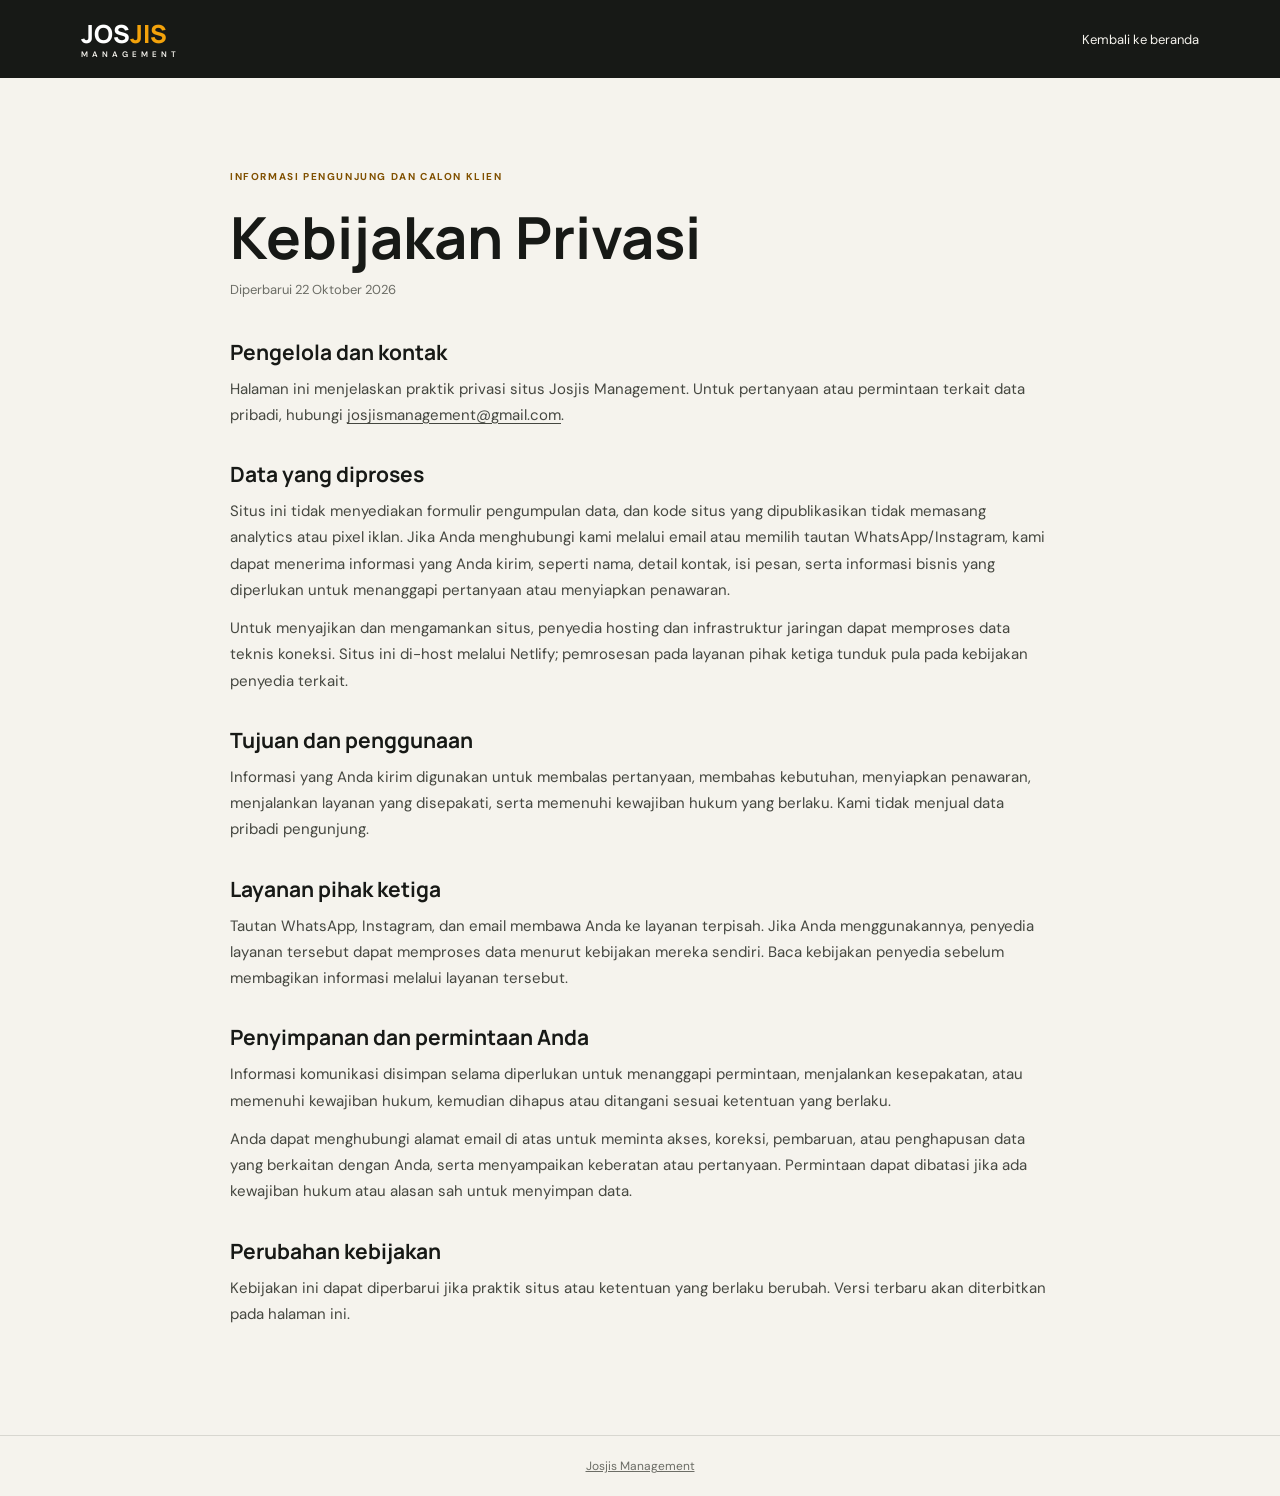
==== privasi.html @ d7163d1c "Remove unapproved portfolio data and add legal notices Co-authored-by: Copilot <223556219+Copilot@us" ====
<!doctype html>
<html lang="id">
  <head>
    <meta charset="UTF-8" />
    <meta name="viewport" content="width=device-width, initial-scale=1.0" />
    <meta name="description" content="Informasi tentang data pribadi saat mengunjungi dan menghubungi Josjis Management." />
    <meta name="robots" content="index, follow" />
    <link rel="canonical" href="https://josjis-management-public.netlify.app/privasi.html" />
    <link rel="stylesheet" href="styles.css" />
    <title>Kebijakan Privasi | Josjis Management</title>
  </head>
  <body class="legal-page">
    <header class="legal-header">
      <a class="wordmark" href="index.html" aria-label="Josjis Management, beranda">
        <span class="wordmark-main">JOS<span>JIS</span></span>
        <span class="wordmark-sub">MANAGEMENT</span>
      </a>
      <a class="legal-back" href="index.html">Kembali ke beranda</a>
    </header>
    <main class="legal-main">
      <p class="eyebrow">Informasi pengunjung dan calon klien</p>
      <h1>Kebijakan Privasi</h1>
      <p class="legal-updated">Diperbarui 22 Oktober 2026</p>
      <div class="legal-content">
        <section>
          <h2>Pengelola dan kontak</h2>
          <p>Halaman ini menjelaskan praktik privasi situs Josjis Management. Untuk pertanyaan atau permintaan terkait data pribadi, hubungi <a href="mailto:josjismanagement@gmail.com">josjismanagement@gmail.com</a>.</p>
        </section>
        <section>
          <h2>Data yang diproses</h2>
          <p>Situs ini tidak menyediakan formulir pengumpulan data, dan kode situs yang dipublikasikan tidak memasang analytics atau pixel iklan. Jika Anda menghubungi kami melalui email atau memilih tautan WhatsApp/Instagram, kami dapat menerima informasi yang Anda kirim, seperti nama, detail kontak, isi pesan, serta informasi bisnis yang diperlukan untuk menanggapi pertanyaan atau menyiapkan penawaran.</p>
          <p>Untuk menyajikan dan mengamankan situs, penyedia hosting dan infrastruktur jaringan dapat memproses data teknis koneksi. Situs ini di-host melalui Netlify; pemrosesan pada layanan pihak ketiga tunduk pula pada kebijakan penyedia terkait.</p>
        </section>
        <section>
          <h2>Tujuan dan penggunaan</h2>
          <p>Informasi yang Anda kirim digunakan untuk membalas pertanyaan, membahas kebutuhan, menyiapkan penawaran, menjalankan layanan yang disepakati, serta memenuhi kewajiban hukum yang berlaku. Kami tidak menjual data pribadi pengunjung.</p>
        </section>
        <section>
          <h2>Layanan pihak ketiga</h2>
          <p>Tautan WhatsApp, Instagram, dan email membawa Anda ke layanan terpisah. Jika Anda menggunakannya, penyedia layanan tersebut dapat memproses data menurut kebijakan mereka sendiri. Baca kebijakan penyedia sebelum membagikan informasi melalui layanan tersebut.</p>
        </section>
        <section>
          <h2>Penyimpanan dan permintaan Anda</h2>
          <p>Informasi komunikasi disimpan selama diperlukan untuk menanggapi permintaan, menjalankan kesepakatan, atau memenuhi kewajiban hukum, kemudian dihapus atau ditangani sesuai ketentuan yang berlaku.</p>
          <p>Anda dapat menghubungi alamat email di atas untuk meminta akses, koreksi, pembaruan, atau penghapusan data yang berkaitan dengan Anda, serta menyampaikan keberatan atau pertanyaan. Permintaan dapat dibatasi jika ada kewajiban hukum atau alasan sah untuk menyimpan data.</p>
        </section>
        <section>
          <h2>Perubahan kebijakan</h2>
          <p>Kebijakan ini dapat diperbarui jika praktik situs atau ketentuan yang berlaku berubah. Versi terbaru akan diterbitkan pada halaman ini.</p>
        </section>
      </div>
    </main>
    <footer class="legal-footer"><a href="index.html">Josjis Management</a></footer>
  </body>
</html>
---- styles.css ----
@font-face {
  font-family: 'DM Sans';
  font-style: normal;
  font-weight: 400 700;
  font-display: swap;
  src: url('assets/dm-sans-latin.woff2') format('woff2');
  unicode-range: U+0000-00FF, U+0131, U+0152-0153, U+02BB-02BC, U+02C6, U+02DA, U+02DC, U+0304, U+0308, U+0329, U+2000-206F, U+20AC, U+2122, U+2191, U+2193, U+2212, U+2215, U+FEFF, U+FFFD;
}

@font-face {
  font-family: 'Manrope';
  font-style: normal;
  font-weight: 400 800;
  font-display: swap;
  src: url('assets/manrope-latin.woff2') format('woff2');
  unicode-range: U+0000-00FF, U+0131, U+0152-0153, U+02BB-02BC, U+02C6, U+02DA, U+02DC, U+0304, U+0308, U+0329, U+2000-206F, U+20AC, U+2122, U+2191, U+2193, U+2212, U+2215, U+FEFF, U+FFFD;
}

:root {
  font-family: 'DM Sans', sans-serif;
  color: #171916;
  background: #f5f3ed;
  font-synthesis: none;
  text-rendering: optimizeLegibility;
  --paper: #f5f3ed;
  --ink: #171916;
  --muted: #6c6d66;
  --line: #d8d7d0;
  --orange: #f3a20b;
  --blue: #1465d9;
  --display: 'Manrope', sans-serif;
}

* { box-sizing: border-box; }
html { scroll-behavior: smooth; scroll-padding-top: 92px; }
body { margin: 0; min-width: 320px; }
body, button, a { font-family: 'DM Sans', sans-serif; }
a { color: inherit; }
button { color: inherit; }
:focus-visible { outline: 3px solid var(--blue); outline-offset: 4px; }

.site-header {
  min-height: 78px;
  padding: 0 clamp(22px, 6.3vw, 98px);
  display: flex;
  align-items: center;
  justify-content: space-between;
  border-bottom: 1px solid rgba(255, 255, 255, .12);
  position: sticky;
  top: 0;
  z-index: 5;
  background: #171916;
  color: var(--paper);
}
.skip-link { position: fixed; top: 8px; left: 8px; z-index: 100; padding: 10px 14px; color: #fff; background: var(--ink); transform: translateY(-150%); }
.skip-link:focus { transform: translateY(0); }
.wordmark { display: inline-flex; flex-direction: column; text-decoration: none; line-height: 1; width: max-content; }
.wordmark-main { font-family: var(--display); font-size: 25px; font-weight: 800; letter-spacing: 0; }
.wordmark-main { color: #fff; }
.wordmark-main span { color: var(--orange); }
.wordmark-sub { margin-top: 4px; font-size: 8px; letter-spacing: 4px; font-weight: 600; }
.main-nav { display: flex; align-items: center; gap: clamp(22px, 3.4vw, 52px); }
.main-nav > a { text-decoration: none; font-size: 12px; font-weight: 600; transition: color .2s ease; }
.main-nav > a:hover { color: var(--orange); }
.main-nav .nav-contact { display: inline-flex; align-items: center; gap: 9px; padding: 12px 17px; background: var(--orange); color: var(--ink); border-radius: 2px; }
.main-nav .nav-contact:hover { color: var(--ink); background: #ffc345; }
.nav-instagram { display: grid; place-items: center; }
.nav-instagram svg { width: 18px; height: 18px; fill: none; stroke: currentColor; stroke-width: 1.8; }
.nav-instagram .instagram-dot { fill: currentColor; stroke: none; }
.nav-contact svg, .button svg { width: 17px; height: 17px; fill: currentColor; }
.menu-toggle { display: none; }

.hero {
  min-height: max(650px, calc(100svh - 78px));
  padding: 110px clamp(22px, 9.3vw, 145px) 38px;
  display: flex;
  flex-direction: column;
  justify-content: center;
  align-items: flex-start;
  gap: 45px;
  position: relative;
  overflow: hidden;
  isolation: isolate;
  background: #141511;
  color: #fff;
}
.hero-background { position: absolute; inset: 0; z-index: -2; width: 100%; height: 100%; object-fit: cover; object-position: center 46%; }
.hero-shade { position: absolute; inset: 0; width: 100%; height: 100%; z-index: -1; background: linear-gradient(90deg, rgba(12, 14, 12, .88) 0%, rgba(12, 14, 12, .66) 43%, rgba(12, 14, 12, .24) 100%), linear-gradient(0deg, rgba(12, 14, 12, .6), transparent 30%); }
.hero-copy { max-width: 820px; padding-bottom: 0; position: relative; z-index: 1; }
.eyebrow { display: flex; align-items: center; gap: 10px; text-transform: uppercase; letter-spacing: 1.6px; font-size: 10px; font-weight: 700; color: rgba(255, 255, 255, .75); margin: 0 0 23px; }
.eyebrow-dot { width: 8px; height: 8px; background: var(--orange); border-radius: 50%; display: inline-block; }
h1, h2, h3, p { margin-top: 0; }
h1, h2, h3 { font-family: var(--display); }
.hero h1 { max-width: 820px; font-size: 88px; line-height: .99; letter-spacing: 0; margin: 0 0 24px; font-weight: 700; text-wrap: balance; }
.accent-mark { color: var(--orange); }
.hero-lede { max-width: 540px; color: rgba(255, 255, 255, .78); font-size: 15px; line-height: 1.8; margin-bottom: 30px; }
.hero-actions, .contact-actions { display: flex; flex-wrap: wrap; align-items: center; gap: 23px; }
.button { min-height: 49px; display: inline-flex; align-items: center; justify-content: center; gap: 12px; padding: 0 18px; text-decoration: none; font-size: 13px; font-weight: 700; transition: transform .2s ease, background .2s ease; }
.button:hover { transform: translateY(-2px); }
.button-dark { background: var(--ink); color: white; border-radius: 2px; }
.button-dark:hover { background: var(--blue); }
.button-dark svg { fill: none; stroke: currentColor; stroke-width: 1.8; }
.hero .button-dark { background: var(--orange); color: var(--ink); }
.hero .button-dark:hover { background: #ffc345; }
.text-link { color: #fff; font-size: 13px; font-weight: 700; text-decoration: none; }
.text-link span { color: var(--orange); margin-left: 5px; }
.instagram-contact svg { width: 19px; height: 19px; fill: none; stroke: currentColor; stroke-width: 1.8; }
.instagram-dot { fill: currentColor; stroke: none; }
.hero-meta { width: 100%; display: flex; justify-content: space-between; align-items: center; gap: 20px; padding-top: 18px; border-top: 1px solid rgba(255, 255, 255, .28); color: rgba(255, 255, 255, .76); text-transform: uppercase; font-size: 9px; letter-spacing: 1.5px; font-weight: 700; }
.hero-location { color: rgba(255, 255, 255, .56); }
.hero-credit { position: absolute; right: clamp(22px, 6.3vw, 98px); bottom: 38px; z-index: 1; color: rgba(255, 255, 255, .58); font-size: 9px; }
.cursor-dot { position: fixed; z-index: 20; left: 0; top: 0; width: 12px; height: 12px; border: 2px solid #fff; border-radius: 50%; background: #fff; mix-blend-mode: difference; opacity: 0; pointer-events: none; transition: opacity .12s ease, transform .6s ease; }
html.has-pointer-dot .cursor-dot { opacity: 1; }
html.has-pointer-dot .cursor-dot.over-text { opacity: .45; }
html.has-pointer-dot .cursor-dot.is-fast { transform: scale(2.5); }

.intro-band { min-height: 185px; display: flex; justify-content: center; align-items: center; gap: clamp(24px, 8vw, 125px); padding: 40px 24px; background: #eae8df; }
.intro-band p { max-width: 780px; margin: 0; font-family: var(--display); font-size: clamp(18px, 2.2vw, 27px); font-weight: 600; line-height: 1.5; }
.intro-spark { color: var(--orange); font-size: 42px; flex: none; }
.section-wrap { padding: 112px clamp(22px, 9.3vw, 145px); }
.section-heading { display: flex; align-items: end; justify-content: space-between; gap: 40px; margin-bottom: 46px; }
.section-heading .eyebrow { margin-bottom: 16px; color: var(--muted); }
.section-heading h2, .project-copy h2, .contact-content h2 { font-size: clamp(34px, 4.3vw, 58px); line-height: 1.13; letter-spacing: 0; margin: 0; }
.section-heading h2 span { color: #85867f; }
.section-note { max-width: 350px; margin: 0 0 4px; color: var(--muted); line-height: 1.7; font-size: 14px; }
.service-list { border-top: 1px solid var(--line); }
.service-item { display: grid; grid-template-columns: 48px minmax(220px, 1.15fr) minmax(230px, .9fr) 28px; align-items: center; gap: 24px; min-height: 142px; border-bottom: 1px solid var(--line); transition: padding .2s ease; }
.service-item:hover { padding-left: 8px; }
.service-number { color: #62635d; font-size: 11px; font-weight: 700; align-self: start; padding-top: 31px; }
.service-title h3 { font-size: 21px; margin: 0 0 8px; }
.service-title p { max-width: 360px; margin: 0; color: var(--muted); font-size: 13px; line-height: 1.55; }
.service-item ul { display: flex; flex-wrap: wrap; gap: 7px; list-style: none; padding: 0; margin: 0; }
.service-item li { padding: 7px 10px; border: 1px solid #d8d7d0; color: #55574f; font-size: 10px; border-radius: 2px; }
.service-arrow { color: var(--orange); font-size: 23px; justify-self: end; }
.inline-cta { display: inline-flex; gap: 9px; align-items: center; margin-top: 25px; font-size: 12px; font-weight: 700; text-decoration: none; }
.inline-cta span { color: var(--blue); font-size: 16px; }
.pricing-overview { display: grid; grid-template-columns: minmax(210px, .8fr) minmax(0, 1.4fr); gap: 24px 48px; margin-top: 48px; padding-top: 30px; border-top: 1px solid var(--line); }
.pricing-heading { grid-row: span 2; }
.pricing-heading .eyebrow { margin-bottom: 12px; color: var(--muted); }
.pricing-heading h3 { max-width: 300px; margin: 0 0 11px; font-size: 23px; line-height: 1.25; }
.pricing-heading > p:last-child { max-width: 340px; margin: 0; color: var(--muted); font-size: 12px; line-height: 1.65; }
.pricing-list { border-top: 1px solid var(--line); }
.pricing-row { display: flex; justify-content: space-between; align-items: center; gap: 20px; padding: 17px 0; border-bottom: 1px solid var(--line); }
.pricing-row h4 { margin: 0 0 5px; font-family: var(--display); font-size: 14px; }
.pricing-row p { max-width: 500px; margin: 0; color: var(--muted); font-size: 11px; line-height: 1.6; }
.pricing-row strong { flex: none; color: var(--ink); font-family: var(--display); font-size: 16px; text-align: right; }
.pricing-row strong span { display: block; margin-top: 3px; color: var(--muted); font-family: 'DM Sans', sans-serif; font-size: 9px; font-weight: 500; }
.pricing-row .pricing-deal { margin-top: 9px; color: #815900; }
.pricing-deal strong { font-family: 'DM Sans', sans-serif; font-size: 11px; }
.pricing-website { padding-top: 20px; border-top: 1px solid var(--line); }
.pricing-website-heading h4 { margin: 0 0 6px; font-family: var(--display); font-size: 14px; }
.pricing-website-heading p { max-width: 680px; margin: 0 0 14px; color: var(--muted); font-size: 11px; line-height: 1.6; }
.website-config-list { display: grid; grid-template-columns: repeat(2, minmax(0, 1fr)); border-top: 1px solid var(--line); }
.website-config-list > div { display: grid; grid-template-columns: 1fr auto; gap: 4px 10px; padding: 11px 14px 11px 0; border-bottom: 1px solid var(--line); }
.website-config-list > div:nth-child(even) { padding-left: 14px; border-left: 1px solid var(--line); }
.website-config-list span { color: var(--muted); font-size: 10px; }
.website-config-list strong { font-family: var(--display); font-size: 12px; text-align: right; }
.website-config-list small { grid-column: 1 / -1; color: var(--muted); font-size: 9px; line-height: 1.5; }
.pricing-ad-budget { grid-column: 2; margin: 0; padding: 12px 15px; border-left: 3px solid var(--orange); background: #eae8df; color: #55574f; font-size: 11px; line-height: 1.65; }
.pricing-ad-budget strong { color: var(--ink); }
.pricing-terms { grid-column: 1 / -1; margin: 0; padding-top: 12px; border-top: 1px solid var(--line); color: var(--muted); font-size: 10px; line-height: 1.6; }

.project-section { background: #171916; color: #fff; }
.project-inner { padding: 70px clamp(22px, 9.3vw, 145px) 78px; }
.project-topline { display: flex; justify-content: space-between; align-items: center; border-bottom: 1px solid #3a3c37; padding-bottom: 17px; margin-bottom: 36px; }
.project-topline .eyebrow { color: #c6c6bd; margin: 0; }
.project-topline > span { color: #b6b7ae; font-size: 11px; }
.project-grid { display: grid; grid-template-columns: minmax(0, 1fr) minmax(0, .88fr); gap: clamp(35px, 7vw, 105px); align-items: center; }
.project-image-wrap { min-height: 360px; height: min(44vw, 465px); position: relative; }
.project-image-wrap img { display: block; width: 100%; height: 100%; object-fit: cover; }
.image-caption { position: absolute; left: 14px; bottom: 14px; background: var(--paper); color: var(--ink); padding: 10px 13px; font-size: 10px; font-weight: 700; }
.project-kicker { color: var(--orange); text-transform: uppercase; letter-spacing: 1.5px; font-size: 10px; font-weight: 700; margin-bottom: 19px; }
.project-copy h2 { font-size: clamp(31px, 3.8vw, 48px); max-width: 560px; }
.project-copy > p:not(.project-kicker) { max-width: 480px; color: #b7b8b1; font-size: 14px; line-height: 1.75; margin: 19px 0 25px; }
.project-summary { max-width: 760px; padding: clamp(28px, 5vw, 64px) 0; }
.project-summary h2 { max-width: 660px; margin: 12px 0 18px; font: 700 clamp(30px, 4vw, 48px)/1.12 var(--display); letter-spacing: -.045em; }
.project-summary > p:not(.project-kicker) { max-width: 660px; color: rgba(255,255,255,.8); font-size: 15px; line-height: 1.8; }
.project-summary > p:last-child { color: rgba(255,255,255,.62); font-size: 13px; }
.project-links { display: flex; align-items: center; flex-wrap: wrap; gap: 20px; }
.button-light { background: #f5f3ed; color: var(--ink); border-radius: 3px; }
.button-light:hover { background: var(--orange); }
.report-link { color: #fff; text-decoration: none; font-size: 11px; font-weight: 700; }
.report-link span { color: var(--orange); margin-left: 4px; }
.case-study-story { display: grid; grid-template-columns: repeat(3, minmax(0, 1fr)); margin-top: 45px; border-top: 1px solid #42443e; border-bottom: 1px solid #42443e; }
.case-study-story article { padding: 22px 24px 22px 0; }
.case-study-story article + article { padding-left: 24px; border-left: 1px solid #42443e; }
.case-study-story article > span { color: var(--orange); font-size: 10px; font-weight: 700; text-transform: uppercase; letter-spacing: 1px; }
.case-study-story article p { margin: 12px 0 0; color: #c2c3bc; font-size: 12px; line-height: 1.7; }
.social-results { margin-top: 42px; padding: 25px 0 20px; border-top: 1px solid #42443e; border-bottom: 1px solid #42443e; }
.social-results-heading { display: flex; justify-content: space-between; align-items: end; gap: 24px; margin-bottom: 19px; }
.social-results-heading .project-kicker { margin: 0 0 8px; }
.social-results-heading h3 { margin: 0; font-size: 25px; }
.social-results-heading > p { max-width: 260px; margin: 0; color: #a8aaa1; font-size: 10px; line-height: 1.6; text-align: right; }
.social-results-grid { display: grid; grid-template-columns: repeat(4, minmax(0, 1fr)); }
.social-results-grid article { display: flex; flex-direction: column; gap: 5px; padding: 14px 16px; border-left: 1px solid #42443e; }
.social-results-grid article:first-child { padding-left: 0; border-left: 0; }
.social-results-grid span { color: #b7b8b1; font-size: 10px; }
.social-results-grid strong { font-family: var(--display); font-size: clamp(18px, 2vw, 25px); }
.social-results-grid small { color: #a8aaa1; font-size: 9px; }
.social-results-note { margin: 12px 0 0; color: #a8aaa1; font-size: 10px; line-height: 1.6; }
.case-study-channels { display: flex; flex-wrap: wrap; align-items: center; gap: 10px 22px; padding: 17px 0 0; }
.case-study-channels > span { margin-right: 4px; color: #a8aaa1; font-size: 10px; font-weight: 700; }
.case-study-channels a { color: #fff; font-size: 11px; font-weight: 700; text-decoration: none; }
.case-study-channels a span { color: var(--orange); }
.case-study-channels a:hover { color: var(--orange); }
.ads-report { display: grid; grid-template-columns: minmax(0, 1.12fr) minmax(280px, .88fr); align-items: start; gap: clamp(24px, 4.5vw, 68px); margin-top: 45px; padding-top: 35px; border-top: 1px solid #42443e; }
.ads-report-visuals { display: grid; gap: 14px; min-width: 0; }
.ads-report-figure { margin: 0; overflow: hidden; border: 1px solid #42443e; background: #fff; }
.ads-report-figure img { display: block; width: 100%; height: auto; }
.ads-report-figure figcaption { padding: 10px 12px; background: #20221e; color: #c8c9c1; font-size: 10px; }
.ads-report-copy { padding-top: 5px; }
.ads-report-kicker { margin: 0 0 14px; color: var(--orange); font-size: 10px; font-weight: 700; letter-spacing: 1.5px; text-transform: uppercase; }
.ads-report-copy h3 { max-width: 480px; margin: 0; font-size: clamp(25px, 2.6vw, 35px); line-height: 1.2; }
.ads-report-period { margin: 13px 0 0; color: #b7b8b1; font-size: 11px; line-height: 1.6; }
.ads-report-metrics { margin: 25px 0 21px; border-top: 1px solid #42443e; }
.ads-report-metrics > div { display: grid; grid-template-columns: 1fr auto; align-items: center; gap: 3px 14px; padding: 12px 0; border-bottom: 1px solid #42443e; }
.ads-report-metrics dt { color: #b7b8b1; font-size: 11px; }
.ads-report-metrics dd { display: flex; flex-direction: column; align-items: flex-end; margin: 0; font-family: var(--display); font-size: 20px; font-weight: 700; }
.ads-report-metrics small { color: var(--orange); font-family: 'DM Sans', sans-serif; font-size: 10px; font-weight: 400; text-align: right; }
.ads-report-insight { margin: 0 0 12px; color: #e0e0d9; font-size: 12px; line-height: 1.7; }
.ads-report-note { margin: 0; color: #a8aaa1; font-size: 10px; line-height: 1.65; }
.case-study-website { display: grid; grid-template-columns: minmax(0, .9fr) minmax(0, 1.1fr) auto; align-items: center; gap: 24px; margin-top: 35px; padding: 23px 0; border-top: 1px solid #42443e; border-bottom: 1px solid #42443e; }
.case-study-website .project-kicker { margin: 0 0 8px; }
.case-study-website h3 { margin: 0; font-size: 18px; line-height: 1.35; }
.case-study-website > p { margin: 0; color: #b7b8b1; font-size: 11px; line-height: 1.7; }
.case-study-website > a { color: #fff; font-size: 11px; font-weight: 700; text-decoration: none; white-space: nowrap; }
.case-study-website > a span { color: var(--orange); }

.process-heading { margin-bottom: 51px; }
.process-grid { display: grid; grid-template-columns: repeat(4, minmax(0, 1fr)); border-top: 1px solid var(--line); }
.process-grid article { padding: 25px 18px 0 0; border-right: 1px solid var(--line); min-height: 155px; }
.process-grid article + article { padding-left: 23px; }
.process-grid article:last-child { border-right: 0; }
.process-grid article > span { color: var(--blue); font-size: 11px; font-weight: 700; }
.process-grid h3 { margin: 22px 0 8px; font-size: 17px; }
.process-grid p { max-width: 215px; margin: 0; color: var(--muted); font-size: 12px; line-height: 1.6; }
.growth-horizon { display: grid; grid-template-columns: minmax(220px, 1.25fr) repeat(2, minmax(0, 1fr)); gap: 30px; margin-top: 55px; padding-top: 28px; border-top: 1px solid var(--line); }
.growth-horizon-intro .eyebrow { margin-bottom: 12px; color: var(--muted); }
.growth-horizon-intro h3 { margin: 0 0 10px; font-size: 20px; }
.growth-horizon-intro > p:last-child, .growth-horizon-item p { margin: 0; color: var(--muted); font-size: 11px; line-height: 1.65; }
.growth-horizon-item { padding-left: 20px; border-left: 1px solid var(--line); }
.growth-horizon-item span { display: block; margin-bottom: 8px; color: var(--muted); font-size: 11px; font-weight: 700; }
.growth-horizon-item strong { display: block; margin-bottom: 9px; font-family: var(--display); font-size: 25px; }
.work-transparency { margin-top: 50px; padding-top: 25px; border-top: 1px solid var(--line); }
.work-transparency > .eyebrow { margin-bottom: 18px; color: var(--muted); }
.work-transparency-grid { display: grid; grid-template-columns: repeat(4, minmax(0, 1fr)); gap: 22px; }
.work-transparency-grid article { padding-right: 15px; }
.work-transparency-grid h3 { margin: 0 0 8px; font-size: 14px; }
.work-transparency-grid p { margin: 0; color: var(--muted); font-size: 11px; line-height: 1.65; }

.contact-section { min-height: 400px; position: relative; overflow: hidden; background: var(--orange); padding: 75px clamp(22px, 9.3vw, 145px); display: flex; align-items: center; }
.contact-content { position: relative; z-index: 1; max-width: 720px; }
.contact-content .eyebrow { color: #473207; }
.contact-content h2 { font-size: clamp(40px, 5vw, 66px); }
.contact-content h2 span { color: #593900; }
.contact-content > p:not(.eyebrow) { max-width: 465px; color: #49380f; font-size: 14px; line-height: 1.7; margin: 16px 0 24px; }
.contact-section .button-dark:hover { background: var(--blue); }
.instagram-contact { display: inline-flex; align-items: center; gap: 9px; text-decoration: none; font-size: 13px; font-weight: 700; }
.instagram-contact svg { width: 17px; height: 17px; }
.contact-email { color: var(--ink); font-size: 12px; font-weight: 700; text-decoration-thickness: 1px; text-underline-offset: 3px; }
.service-area { max-width: 560px; margin: 20px 0 0; color: #49380f; font-size: 12px; line-height: 1.65; }
.contact-orbit { position: absolute; right: 8%; top: -105px; width: 430px; height: 430px; border: 1px solid rgba(23, 25, 22, .22); border-radius: 50%; display: grid; place-items: center; color: rgba(23, 25, 22, .08); font-family: var(--display); font-size: 350px; font-weight: 800; line-height: 1; }
.contact-aside { position: absolute; right: clamp(22px, 9.3vw, 145px); bottom: 27px; color: #4d3400; font-size: 9px; font-weight: 700; letter-spacing: 1.7px; }

.site-footer { min-height: 106px; padding: 23px clamp(22px, 6.3vw, 98px); display: flex; align-items: center; justify-content: space-between; gap: 20px; }
.footer-wordmark .wordmark-main { color: var(--ink); font-size: 19px; }
.footer-wordmark .wordmark-main span { color: #805000; }
.footer-wordmark .wordmark-sub { font-size: 7px; letter-spacing: 3px; }
.site-footer > p { color: var(--muted); margin: 0; font-size: 11px; }
.footer-links { display: flex; gap: 16px; font-size: 11px; }
.footer-links a { color: var(--muted); text-underline-offset: 3px; }
.copyright { color: var(--muted); font-size: 10px; }

.legal-page { min-height: 100vh; background: var(--paper); }
.legal-header { min-height: 78px; padding: 0 clamp(22px, 6.3vw, 98px); display: flex; align-items: center; justify-content: space-between; gap: 20px; background: var(--ink); color: var(--paper); }
.legal-header a { text-decoration: none; }
.legal-back { font-size: 13px; }
.legal-main { width: min(100% - 44px, 820px); margin: 0 auto; padding: clamp(48px, 8vw, 92px) 0 96px; }
.legal-main .eyebrow { color: #805000; }
.legal-main h1, .legal-main h2 { font-family: var(--display); }
.legal-main h1 { margin: 8px 0 12px; font-size: clamp(36px, 6vw, 58px); line-height: 1.08; }
.legal-updated { color: var(--muted); font-size: 13px; }
.legal-content { margin-top: 40px; }
.legal-content section + section { margin-top: 32px; }
.legal-content h2 { margin: 0 0 10px; font-size: 21px; }
.legal-content p, .legal-content li { color: #454740; font-size: 15px; line-height: 1.75; }
.legal-content p { margin: 0 0 12px; }
.legal-content ul { padding-left: 22px; }
.legal-content a { text-underline-offset: 3px; }
.legal-footer { padding: 22px; border-top: 1px solid var(--line); color: var(--muted); text-align: center; font-size: 12px; }
.floating-whatsapp { position: fixed; z-index: 4; right: 22px; bottom: 22px; width: 52px; height: 52px; display: grid; place-items: center; color: #fff; background: #1e9c62; border: 2px solid var(--paper); border-radius: 50%; box-shadow: 0 5px 18px rgba(0, 0, 0, .2); transition: transform .2s ease; }
.floating-whatsapp:hover { transform: translateY(-3px); }
.floating-whatsapp svg { width: 25px; height: 25px; fill: currentColor; }

@media (max-width: 900px) {
  .hero { padding-top: 100px; }
  .hero h1 { font-size: 72px; }
  .service-item { grid-template-columns: 32px minmax(190px, 1fr) minmax(180px, .9fr) 20px; gap: 14px; }
  .project-grid { gap: 36px; }
  .social-results-grid { grid-template-columns: repeat(2, minmax(0, 1fr)); }
  .social-results-grid article:nth-child(3) { padding-left: 0; border-left: 0; }
  .social-results-grid article:nth-child(n+3) { border-top: 1px solid #42443e; }
  .case-study-website { grid-template-columns: 1fr 1fr; }
  .case-study-website > a { grid-column: 2; }
  .pricing-overview { grid-template-columns: 1fr; gap: 20px; }
  .pricing-heading { grid-row: auto; }
  .pricing-ad-budget { grid-column: 1; }
  .pricing-terms { grid-column: 1; }
  .work-transparency-grid { grid-template-columns: repeat(2, minmax(0, 1fr)); row-gap: 20px; }
}
@media (max-width: 700px) {
  html { scroll-padding-top: 70px; }
  .site-header { min-height: 72px; padding: 0 22px; flex-wrap: wrap; }
  .wordmark-main { font-size: 23px; }
  .menu-toggle { width: 42px; height: 42px; display: flex; flex-direction: column; align-items: center; justify-content: center; gap: 6px; border: 1px solid #595b54; background: transparent; border-radius: 2px; cursor: pointer; }
  .menu-toggle span { width: 17px; height: 1.5px; background: var(--paper); transition: transform .2s ease; }
  .menu-toggle[aria-expanded="true"] span:first-child { transform: translateY(3.75px) rotate(45deg); }
  .menu-toggle[aria-expanded="true"] span:last-child { transform: translateY(-3.75px) rotate(-45deg); }
  .main-nav { display: none; position: static; flex: 1 0 100%; padding: 12px 0 20px; background: #171916; border-top: 1px solid #383a34; align-items: stretch; gap: 0; }
  .main-nav.is-open { display: flex; flex-direction: column; }
  .main-nav > a { padding: 13px 0; border-bottom: 1px solid #383a34; }
  .main-nav .nav-instagram { display: none; }
  .main-nav .nav-contact { margin-top: 13px; padding: 13px 15px; border: 0; justify-content: center; }
  .hero { min-height: max(650px, calc(100svh - 72px)); padding: 92px 22px 29px; align-items: stretch; gap: 34px; }
  .hero-shade { background: linear-gradient(90deg, rgba(12, 14, 12, .84), rgba(12, 14, 12, .55)), linear-gradient(0deg, rgba(12, 14, 12, .56), transparent 52%); }
  .hero-copy { padding-bottom: 0; }
  .hero h1 { max-width: 500px; font-size: 52px; }
  .hero-lede { max-width: 420px; font-size: 14px; }
  .hero-meta { align-items: flex-start; flex-direction: column; gap: 8px; padding-top: 14px; font-size: 8px; }
  .hero-credit { right: 22px; bottom: 13px; font-size: 8px; }
  .intro-band { min-height: 160px; justify-content: space-between; gap: 18px; padding: 34px 22px; }
  .intro-band p { font-size: 17px; }
  .intro-spark { font-size: 30px; }
  .section-wrap { padding: 76px 22px; }
  .section-heading { display: block; margin-bottom: 32px; }
  .section-heading h2 { font-size: 39px; }
  .section-note { margin-top: 18px; max-width: 470px; font-size: 13px; }
  .service-item { position: relative; grid-template-columns: 30px 1fr 20px; gap: 12px; padding: 21px 0; min-height: 0; }
  .service-item:hover { padding-left: 0; }
  .service-number { padding-top: 4px; }
  .service-title h3 { font-size: 18px; }
  .service-title p { font-size: 12px; }
  .service-item ul { grid-column: 2 / -1; padding-bottom: 3px; }
  .service-arrow { grid-column: 3; grid-row: 1; }
  .inline-cta { align-items: flex-start; line-height: 1.6; }
  .project-inner { padding: 52px 22px 60px; }
  .project-topline { margin-bottom: 25px; }
  .project-grid { grid-template-columns: 1fr; gap: 29px; }
  .project-image-wrap { min-height: 230px; height: 64vw; max-height: 360px; }
  .project-copy h2 { font-size: 35px; }
  .project-copy > p:not(.project-kicker) { font-size: 13px; }
  .project-links { gap: 14px; }
  .pricing-overview { margin-top: 35px; padding-top: 25px; }
  .pricing-heading h3 { font-size: 21px; }
  .pricing-row { align-items: flex-start; flex-direction: column; gap: 10px; }
  .pricing-row strong { text-align: left; }
  .pricing-row strong span { display: inline; margin-left: 5px; }
  .website-config-list { grid-template-columns: 1fr; }
  .website-config-list > div, .website-config-list > div:nth-child(even) { padding: 11px 0; border-left: 0; }
  .case-study-story { grid-template-columns: 1fr; margin-top: 32px; }
  .case-study-story article { padding: 18px 0; }
  .case-study-story article + article { padding-left: 0; border-left: 0; border-top: 1px solid #42443e; }
  .case-study-story article p { max-width: 540px; }
  .case-study-channels { gap: 12px 18px; }
  .case-study-channels > span { flex-basis: 100%; }
  .social-results { margin-top: 32px; }
  .social-results-heading { display: block; }
  .social-results-heading h3 { font-size: 22px; }
  .social-results-heading > p { margin-top: 8px; text-align: left; }
  .social-results-grid article { padding: 13px 10px; }
  .social-results-grid article:nth-child(odd) { padding-left: 0; border-left: 0; }
  .social-results-grid article:nth-child(even) { border-left: 1px solid #42443e; }
  .social-results-grid article:nth-child(n+3) { border-top: 1px solid #42443e; }
  .social-results-grid strong { font-size: 21px; }
  .case-study-website { grid-template-columns: 1fr; gap: 12px; margin-top: 28px; }
  .case-study-website > a { grid-column: auto; }
  .ads-report { grid-template-columns: 1fr; gap: 28px; margin-top: 35px; padding-top: 27px; }
  .ads-report-copy h3 { max-width: 460px; font-size: 28px; }
  .ads-report-metrics dd { font-size: 18px; }
  .process-heading { margin-bottom: 32px; }
  .process-grid { grid-template-columns: 1fr 1fr; }
  .process-grid article { min-height: 160px; padding: 20px 14px 19px 0; border-bottom: 1px solid var(--line); }
  .process-grid article + article { padding-left: 16px; }
  .process-grid article:nth-child(2) { border-right: 0; }
  .process-grid article:nth-child(3) { padding-left: 0; }
  .process-grid article:nth-child(n+3) { border-bottom: 0; }
  .process-grid h3 { margin-top: 19px; font-size: 16px; }
  .growth-horizon { grid-template-columns: 1fr; gap: 22px; margin-top: 38px; }
  .growth-horizon-item { padding: 0 0 0 15px; }
  .growth-horizon-item strong { font-size: 22px; }
  .work-transparency { margin-top: 38px; }
  .work-transparency-grid { grid-template-columns: 1fr; row-gap: 18px; }
  .contact-section { min-height: 390px; padding: 65px 22px; }
  .contact-content h2 { font-size: 43px; }
  .contact-content > p:not(.eyebrow) { max-width: 340px; }
  .contact-actions { gap: 18px; }
  .contact-email { flex-basis: 100%; }
  .service-area { max-width: 340px; font-size: 11px; }
  .contact-orbit { width: 280px; height: 280px; right: -185px; top: 45px; font-size: 220px; }
  .contact-aside { right: 22px; bottom: 17px; font-size: 8px; }
  .site-footer { align-items: flex-start; flex-wrap: wrap; min-height: 128px; padding: 24px 22px; gap: 15px 25px; }
  .site-footer > p { width: calc(100% - 150px); line-height: 1.5; }
  .footer-links { width: 100%; }
  .copyright { width: 100%; }
  .legal-header { min-height: 68px; padding: 0 22px; }
  .legal-back { font-size: 12px; }
  .floating-whatsapp { width: 48px; height: 48px; right: 16px; bottom: 16px; }
}
@media (hover: hover) and (pointer: fine) {
  .cursor-dot { display: block; }
}
@media (hover: none), (pointer: coarse) {
  .cursor-dot { display: none; }
}
@media (prefers-reduced-motion: reduce) {
  *, *::before, *::after { scroll-behavior: auto !important; transition-duration: .01ms !important; animation-duration: .01ms !important; }
}
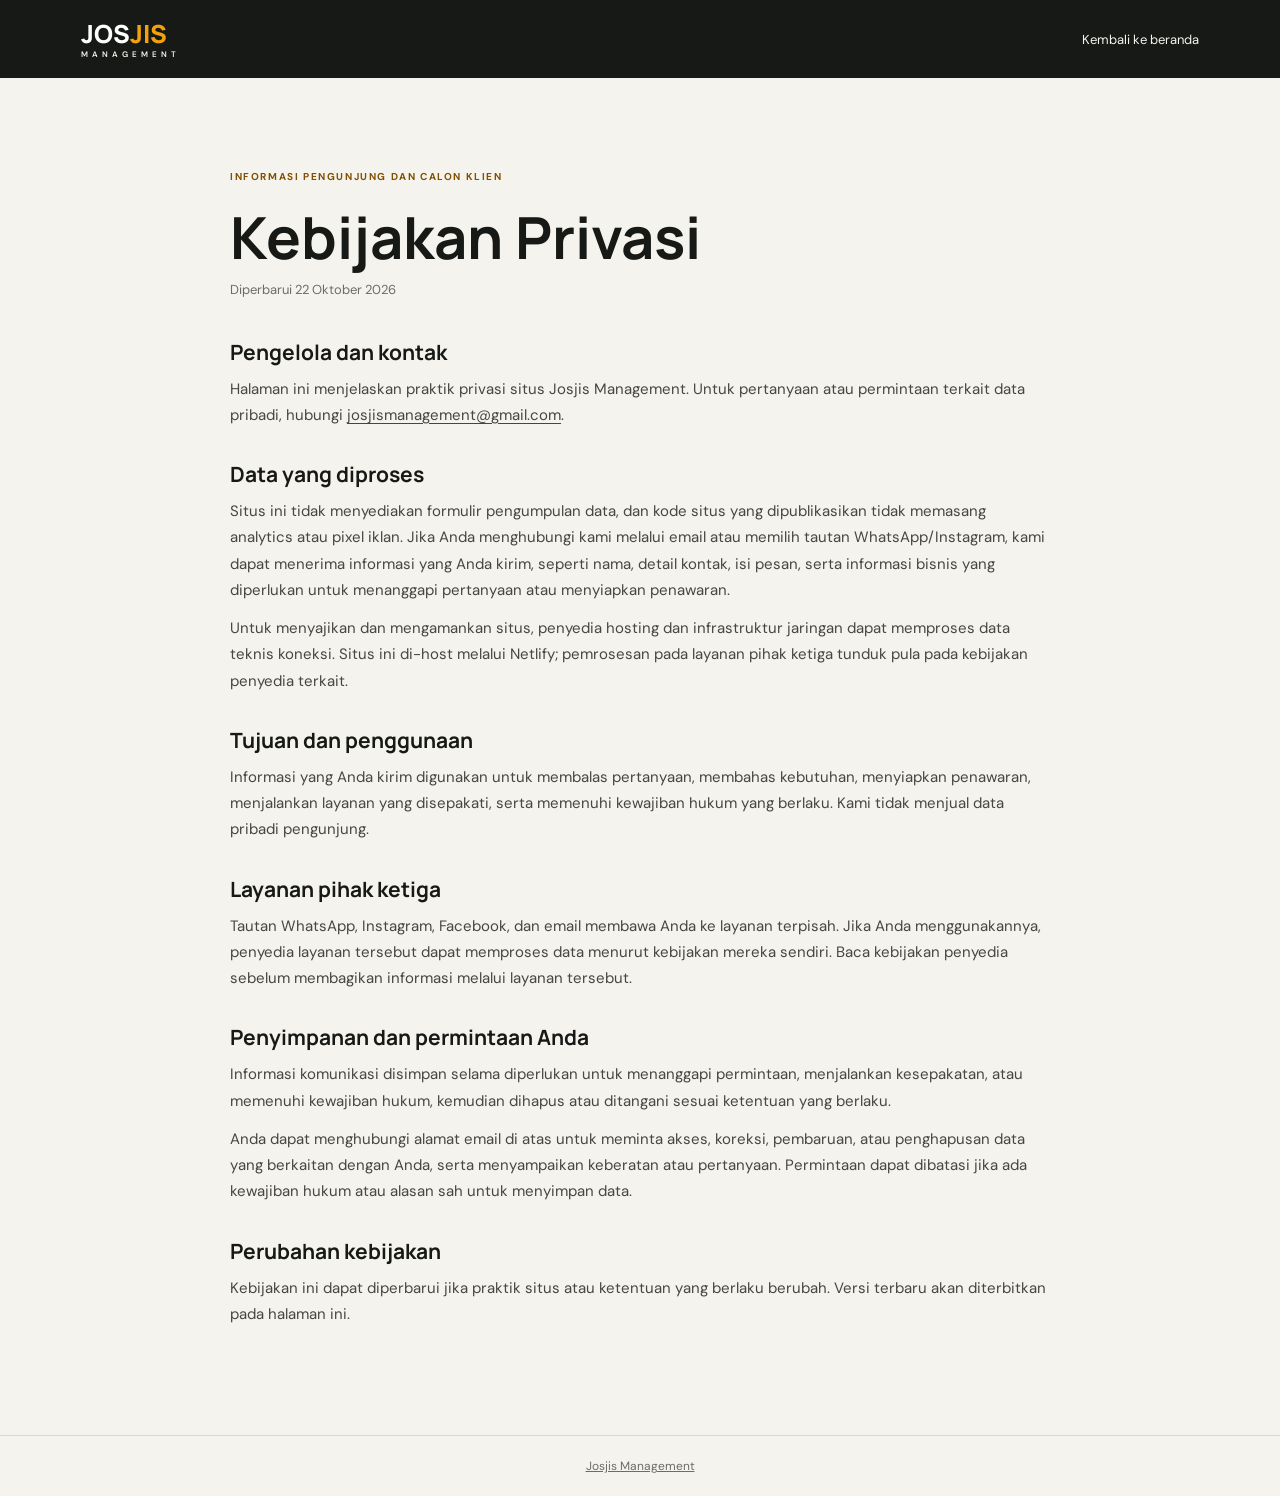
==== commit e72f5bfd: "Add animated client social links Co-authored-by: Copilot <223556219+Copilot@users.noreply.github.com" ====
--- a/privasi.html
+++ b/privasi.html
@@ -37,7 +37,7 @@
         </section>
         <section>
           <h2>Layanan pihak ketiga</h2>
-          <p>Tautan WhatsApp, Instagram, dan email membawa Anda ke layanan terpisah. Jika Anda menggunakannya, penyedia layanan tersebut dapat memproses data menurut kebijakan mereka sendiri. Baca kebijakan penyedia sebelum membagikan informasi melalui layanan tersebut.</p>
+          <p>Tautan WhatsApp, Instagram, Facebook, dan email membawa Anda ke layanan terpisah. Jika Anda menggunakannya, penyedia layanan tersebut dapat memproses data menurut kebijakan mereka sendiri. Baca kebijakan penyedia sebelum membagikan informasi melalui layanan tersebut.</p>
         </section>
         <section>
           <h2>Penyimpanan dan permintaan Anda</h2>
--- a/styles.css
+++ b/styles.css
@@ -176,6 +176,26 @@
 .project-summary h2 { max-width: 660px; margin: 12px 0 18px; font: 700 clamp(30px, 4vw, 48px)/1.12 var(--display); letter-spacing: -.045em; }
 .project-summary > p:not(.project-kicker) { max-width: 660px; color: rgba(255,255,255,.8); font-size: 15px; line-height: 1.8; }
 .project-summary > p:last-child { color: rgba(255,255,255,.62); font-size: 13px; }
+.client-links { display: grid; grid-template-columns: repeat(3, minmax(0, 1fr)); gap: 20px; }
+.client-card { min-width: 0; overflow: hidden; border: 1px solid #3a3c37; border-radius: 8px; background: #20221e; color: #fff; text-decoration: none; opacity: 0; animation: client-card-arrive .65s cubic-bezier(.2,.7,.25,1) forwards; }
+.client-card:nth-child(2) { animation-delay: .12s; }
+.client-card:nth-child(3) { animation-delay: .24s; }
+.client-card-image { display: grid; min-height: 190px; aspect-ratio: 1.45; place-items: center; overflow: hidden; background: #f5f3ed; }
+.client-card-image-dark { background: #111; }
+.client-card-image img { display: block; width: 100%; height: 100%; max-height: 250px; object-fit: cover; transition: transform .45s cubic-bezier(.2,.7,.25,1); }
+.client-card-image-dark img { width: min(100%, 230px); height: min(100%, 230px); object-fit: contain; }
+.client-card-caption { display: flex; align-items: center; justify-content: space-between; gap: 12px; padding: 15px 16px; }
+.client-card-caption strong { overflow: hidden; font-size: 13px; text-overflow: ellipsis; white-space: nowrap; }
+.client-card-caption > span { flex: none; color: #c6c6bd; font-size: 11px; }
+.client-card-caption > span span { display: inline-block; color: var(--orange); transition: transform .2s ease; }
+.client-card:focus-visible { outline-color: var(--orange); outline-offset: 4px; }
+@keyframes client-card-arrive { from { opacity: 0; transform: translateY(18px); } to { opacity: 1; transform: translateY(0); } }
+@media (hover: hover) and (pointer: fine) {
+  .client-card { transition: border-color .25s ease, box-shadow .25s ease, transform .25s ease; }
+  .client-card:hover { transform: translateY(-6px); border-color: #6b6d64; box-shadow: 0 16px 38px rgba(0,0,0,.25); }
+  .client-card:hover .client-card-image img { transform: scale(1.045); }
+  .client-card:hover .client-card-caption > span span { transform: translate(3px,-3px); }
+}
 .project-links { display: flex; align-items: center; flex-wrap: wrap; gap: 20px; }
 .button-light { background: #f5f3ed; color: var(--ink); border-radius: 3px; }
 .button-light:hover { background: var(--orange); }
@@ -404,6 +424,11 @@
   .copyright { width: 100%; }
   .legal-header { min-height: 68px; padding: 0 22px; }
   .legal-back { font-size: 12px; }
+  .client-links { grid-template-columns: 1fr; gap: 14px; }
+  .client-card { display: grid; grid-template-columns: 112px minmax(0, 1fr); align-items: center; }
+  .client-card-image { min-height: 112px; aspect-ratio: 1; }
+  .client-card-image-dark img { width: 92px; height: 92px; }
+  .client-card-caption { min-width: 0; padding: 14px; }
   .floating-whatsapp { width: 48px; height: 48px; right: 16px; bottom: 16px; }
 }
 @media (hover: hover) and (pointer: fine) {
